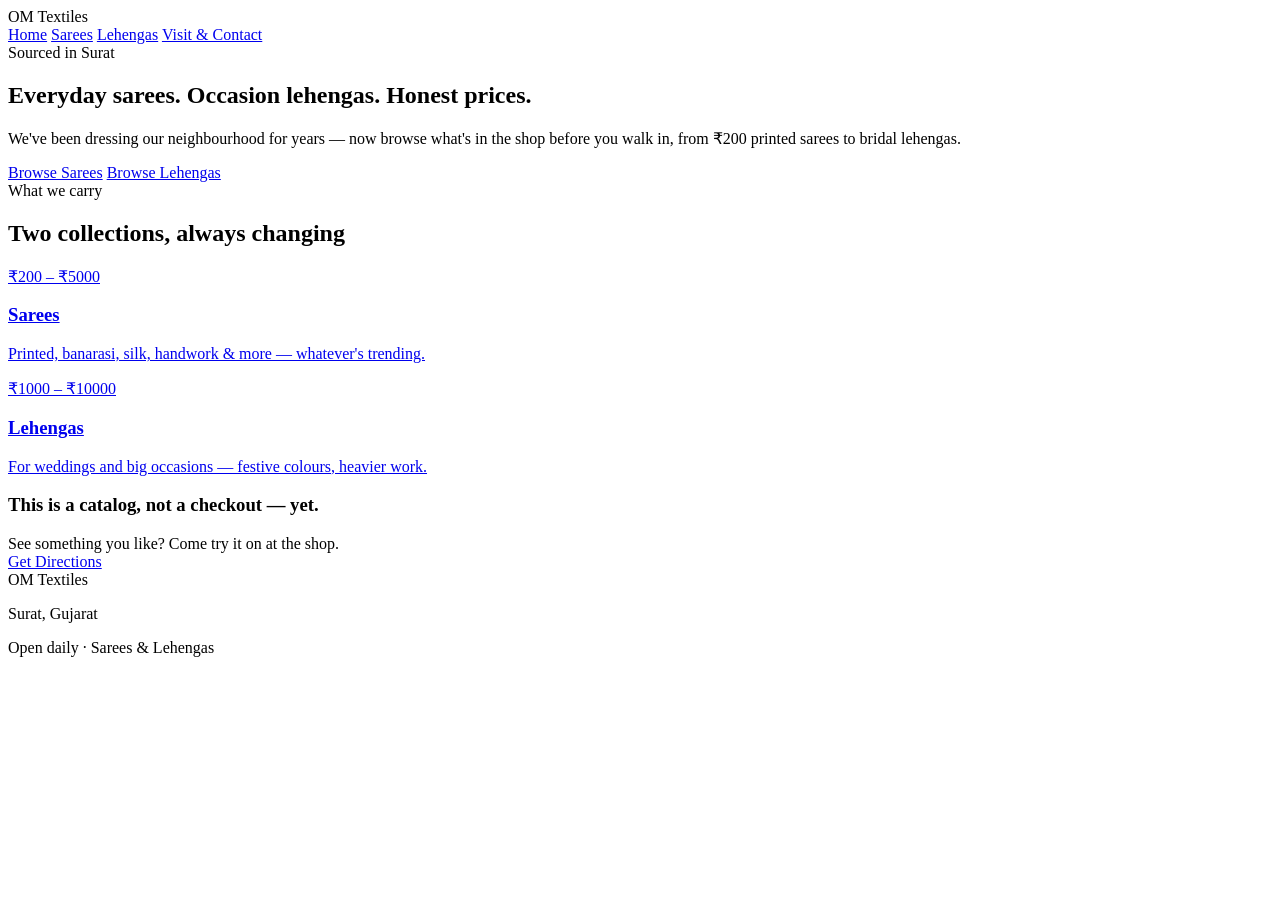
==== index.html @ 3ff12943 "Add files via upload" ====
<!DOCTYPE html>
<html lang="en">
<head>
<meta charset="UTF-8">
<meta name="viewport" content="width=device-width, initial-scale=1.0">
<title>OM Textiles — Sarees &amp; Lehengas from Surat</title>
<link rel="stylesheet" href="css/style.css">
</head>
<body>

<header class="site-header">
  <div class="brand">OM <span>Textiles</span></div>
  <nav class="main-nav">
    <a href="index.html" class="active">Home</a>
    <a href="sarees.html">Sarees</a>
    <a href="lehengas.html">Lehengas</a>
    <a href="about.html">Visit &amp; Contact</a>
  </nav>
</header>
<div class="temple-border"></div>

<section class="hero">
  <div>
    <span class="eyebrow">Sourced in Surat</span>
    <h1>Everyday sarees. Occasion lehengas. Honest prices.</h1>
    <p class="lede">We've been dressing our neighbourhood for years — now browse what's in the shop before you walk in, from ₹200 printed sarees to bridal lehengas.</p>
    <div class="hero-actions">
      <a href="sarees.html" class="btn btn-primary">Browse Sarees</a>
      <a href="lehengas.html" class="btn btn-outline">Browse Lehengas</a>
    </div>
  </div>
  <div class="fabric-art" aria-hidden="true"></div>
</section>

<section class="section">
  <div class="section-head">
    <span class="eyebrow">What we carry</span>
    <h2>Two collections, always changing</h2>
  </div>
  <div class="card-grid">
    <a class="card" href="sarees.html">
      <div class="card-swatch sw-1"></div>
      <div class="card-body">
        <span class="tag">₹200 – ₹5000</span>
        <h3>Sarees</h3>
        <p>Printed, banarasi, silk, handwork &amp; more — whatever's trending.</p>
      </div>
    </a>
    <a class="card" href="lehengas.html">
      <div class="card-swatch sw-2"></div>
      <div class="card-body">
        <span class="tag">₹1000 – ₹10000</span>
        <h3>Lehengas</h3>
        <p>For weddings and big occasions — festive colours, heavier work.</p>
      </div>
    </a>
  </div>
</section>

<div class="visit-strip">
  <div>
    <h3>This is a catalog, not a checkout — yet.</h3>
    <p style="margin:0.4rem 0 0;">See something you like? Come try it on at the shop.</p>
  </div>
  <a href="about.html" class="btn btn-outline">Get Directions</a>
</div>

<footer class="site-footer">
  <div>
    <div class="brand">OM Textiles</div>
    <p>Surat, Gujarat</p>
  </div>
  <div>
    <p>Open daily · Sarees &amp; Lehengas</p>
  </div>
</footer>

</body>
</html>
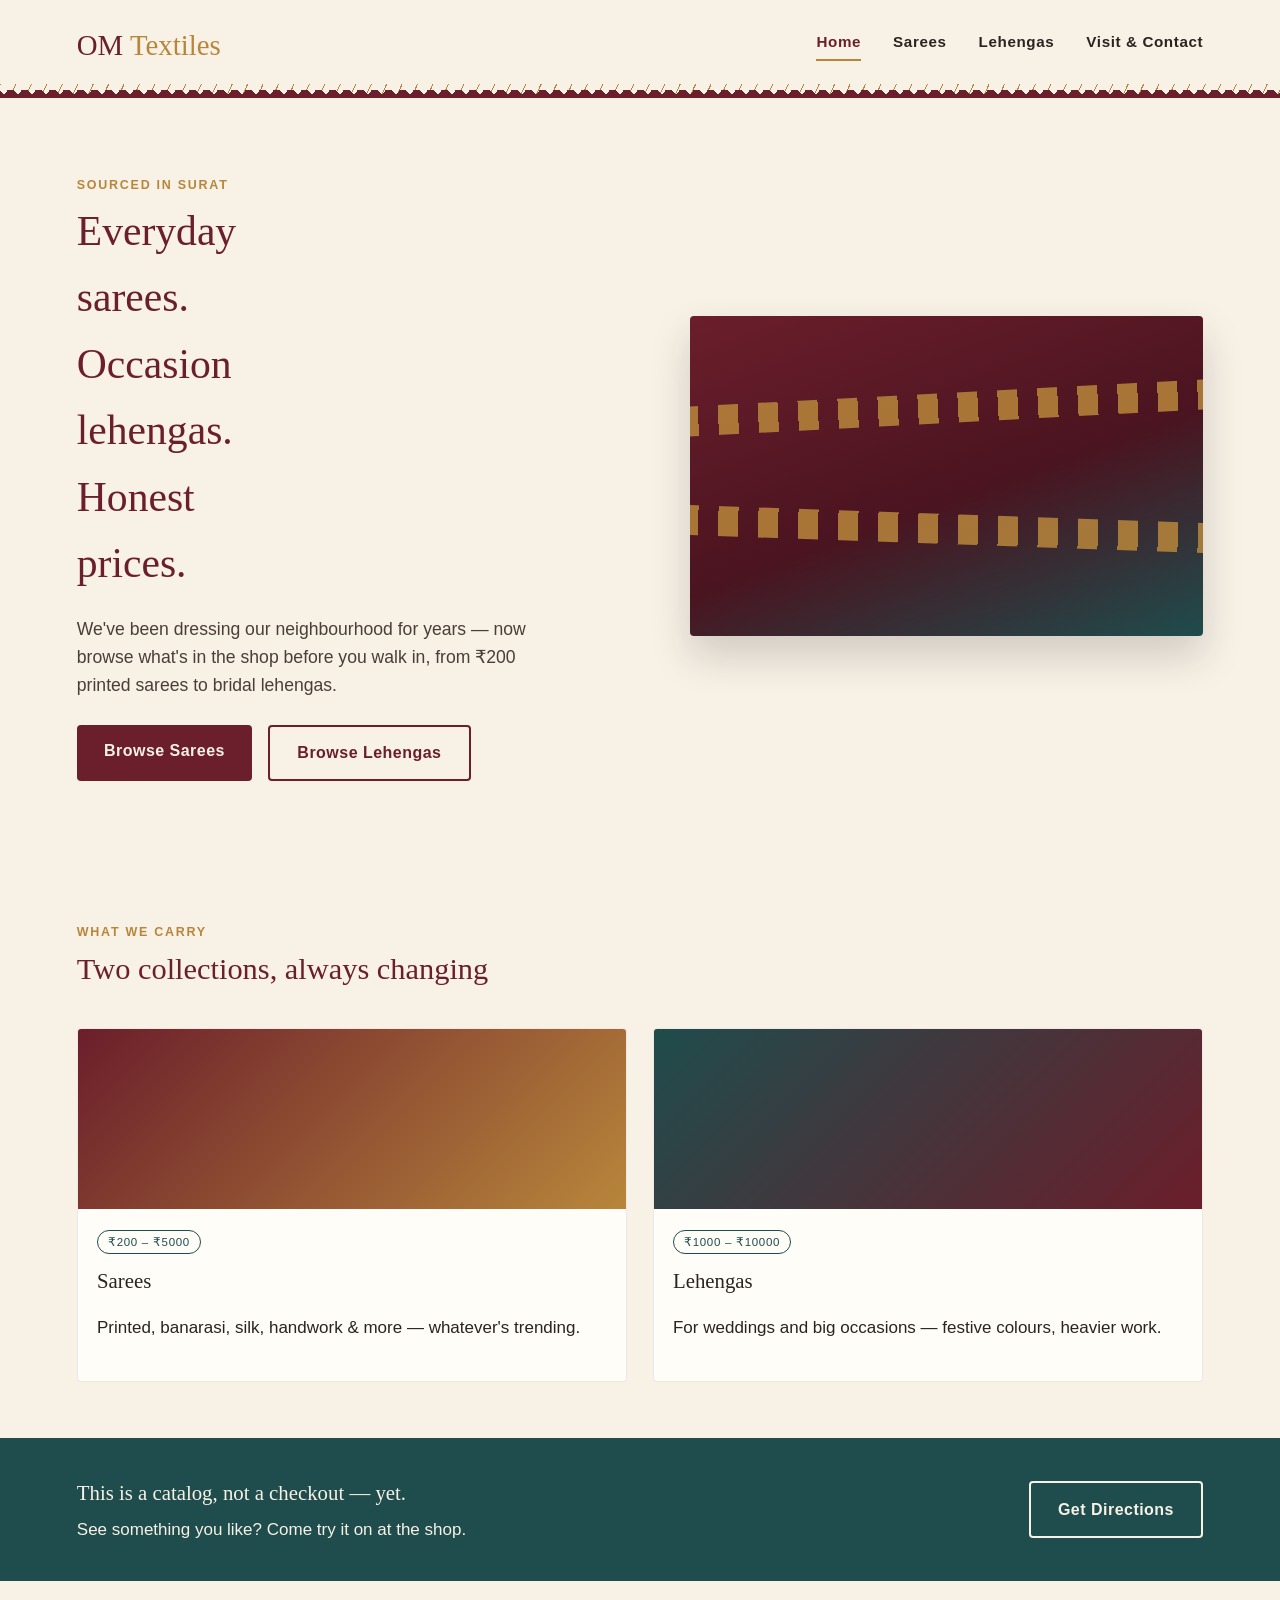
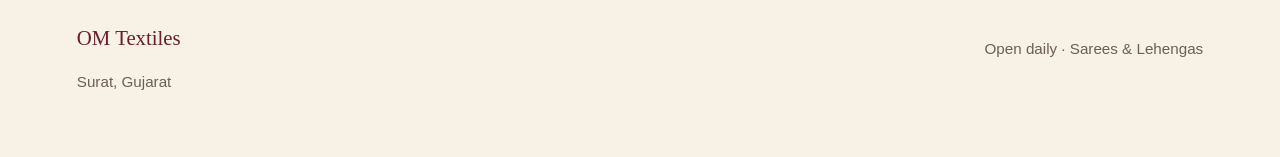
==== commit d2ad4cb5: "Update index.html" ====
--- a/index.html
+++ b/index.html
@@ -4,7 +4,7 @@
 <meta charset="UTF-8">
 <meta name="viewport" content="width=device-width, initial-scale=1.0">
 <title>OM Textiles — Sarees &amp; Lehengas from Surat</title>
-<link rel="stylesheet" href="css/style.css">
+ <link rel="stylesheet" href="style.css">
 </head>
 <body>
 
--- a/style.css
+++ b/style.css
@@ -0,0 +1,253 @@
+/* ============================================
+   OM TEXTILES — shared stylesheet
+   Change the brand name anywhere by searching
+   this project for "OM Textiles" and replacing it.
+   ============================================ */
+
+@import url('https://fonts.googleapis.com/css2?family=Yatra+One&family=Mukta:wght@400;500;600;700&family=Rajdhani:wght@500;600;700&display=swap');
+
+:root {
+  /* ---- Color tokens ---- */
+  --color-maroon: #6b1e2b;      /* primary — festive/wedding red */
+  --color-maroon-dark: #4a1420;
+  --color-gold: #b8863b;        /* zari thread accent */
+  --color-gold-light: #d9b877;
+  --color-ivory: #f7f1e6;       /* page background */
+  --color-teal: #1f4c4c;        /* secondary accent */
+  --color-ink: #2b2320;         /* body text */
+  --color-blush: #e8c4b8;       /* soft highlight */
+  --color-card: #fffdf8;
+
+  /* ---- Type tokens ---- */
+  --font-display: 'Yatra One', cursive;
+  --font-body: 'Mukta', sans-serif;
+  --font-utility: 'Rajdhani', sans-serif;
+
+  --radius: 4px;
+}
+
+* { box-sizing: border-box; }
+
+html { scroll-behavior: smooth; }
+
+body {
+  margin: 0;
+  background: var(--color-ivory);
+  color: var(--color-ink);
+  font-family: var(--font-body);
+  font-size: 17px;
+  line-height: 1.6;
+}
+
+h1, h2, h3 {
+  font-family: var(--font-display);
+  font-weight: 400;
+  color: var(--color-maroon);
+  margin: 0 0 0.4em;
+}
+
+h1 { font-size: 2.6rem; }
+h2 { font-size: 1.9rem; }
+h3 { font-size: 1.3rem; color: var(--color-ink); }
+
+a { color: inherit; text-decoration: none; }
+
+.eyebrow {
+  font-family: var(--font-utility);
+  font-weight: 600;
+  letter-spacing: 0.14em;
+  text-transform: uppercase;
+  font-size: 0.78rem;
+  color: var(--color-gold);
+}
+
+/* ---- Temple-border motif: a repeating triangular
+   border pattern drawn from real saree/pallu border
+   design. Used as the page's one signature device. ---- */
+.temple-border {
+  height: 14px;
+  background-image: repeating-linear-gradient(
+    115deg,
+    var(--color-gold) 0px, var(--color-gold) 1px,
+    transparent 1px, transparent 14px
+  );
+  position: relative;
+}
+.temple-border::before {
+  content: "";
+  position: absolute;
+  inset: 0;
+  background:
+    linear-gradient(135deg, transparent 50%, var(--color-maroon) 50%) 0 0/14px 14px repeat-x,
+    linear-gradient(-135deg, transparent 50%, var(--color-maroon) 50%) 0 0/14px 14px repeat-x;
+  background-position: 0 100%, 7px 100%;
+  background-size: 14px 14px;
+  height: 8px;
+  top: auto;
+  bottom: 0;
+}
+
+/* ---- Header / nav ---- */
+header.site-header {
+  background: var(--color-ivory);
+  padding: 1.4rem 6vw 1rem;
+  display: flex;
+  justify-content: space-between;
+  align-items: center;
+  flex-wrap: wrap;
+  gap: 1rem;
+}
+.brand {
+  font-family: var(--font-display);
+  font-size: 1.8rem;
+  color: var(--color-maroon);
+}
+.brand span { color: var(--color-gold); }
+
+nav.main-nav { display: flex; gap: 2rem; }
+nav.main-nav a {
+  font-family: var(--font-utility);
+  font-weight: 600;
+  letter-spacing: 0.04em;
+  font-size: 0.95rem;
+  color: var(--color-ink);
+  border-bottom: 2px solid transparent;
+  padding-bottom: 4px;
+  transition: border-color 0.2s ease, color 0.2s ease;
+}
+nav.main-nav a:hover,
+nav.main-nav a.active {
+  color: var(--color-maroon);
+  border-color: var(--color-gold);
+}
+
+/* ---- Hero ---- */
+.hero {
+  padding: 4.5rem 6vw 5rem;
+  display: grid;
+  grid-template-columns: 1.1fr 1fr;
+  gap: 3rem;
+  align-items: center;
+}
+.hero h1 { max-width: 11ch; }
+.hero p.lede {
+  font-size: 1.1rem;
+  max-width: 46ch;
+  color: #4a3f38;
+}
+.hero-actions { display: flex; gap: 1rem; margin-top: 1.6rem; flex-wrap: wrap; }
+
+.btn {
+  display: inline-block;
+  font-family: var(--font-utility);
+  font-weight: 600;
+  letter-spacing: 0.03em;
+  padding: 0.85rem 1.7rem;
+  border-radius: var(--radius);
+  font-size: 1rem;
+  transition: transform 0.15s ease, box-shadow 0.15s ease;
+}
+.btn:hover { transform: translateY(-2px); }
+.btn-primary { background: var(--color-maroon); color: var(--color-ivory); }
+.btn-primary:hover { box-shadow: 0 6px 18px rgba(107,30,43,0.28); }
+.btn-outline { border: 2px solid var(--color-maroon); color: var(--color-maroon); }
+
+/* Swatch art standing in for a real hero photo — a
+   woven "fabric fold" made of layered color bands.
+   Replace with an actual photo of your sarees when ready. */
+.fabric-art {
+  position: relative;
+  height: 320px;
+  border-radius: var(--radius);
+  overflow: hidden;
+  background: linear-gradient(160deg, var(--color-maroon) 0%, var(--color-maroon-dark) 55%, var(--color-teal) 100%);
+  box-shadow: 0 20px 40px rgba(43,35,32,0.18);
+}
+.fabric-art::before, .fabric-art::after {
+  content: "";
+  position: absolute;
+  left: -10%; right: -10%;
+  height: 30px;
+  background-image: repeating-linear-gradient(90deg, var(--color-gold) 0 20px, transparent 20px 40px);
+  opacity: 0.85;
+}
+.fabric-art::before { top: 24%; transform: rotate(-3deg); }
+.fabric-art::after { top: 62%; transform: rotate(2deg); }
+
+/* ---- Category cards ---- */
+.section { padding: 3.5rem 6vw; }
+.section-head { max-width: 60ch; margin-bottom: 2.2rem; }
+
+.card-grid {
+  display: grid;
+  grid-template-columns: repeat(auto-fit, minmax(230px, 1fr));
+  gap: 1.6rem;
+}
+.card {
+  background: var(--color-card);
+  border-radius: var(--radius);
+  overflow: hidden;
+  border: 1px solid rgba(107,30,43,0.1);
+  transition: transform 0.2s ease, box-shadow 0.2s ease;
+}
+.card:hover { transform: translateY(-4px); box-shadow: 0 14px 28px rgba(43,35,32,0.12); }
+.card-swatch { height: 180px; }
+.card-body { padding: 1.1rem 1.2rem 1.4rem; }
+.price { font-family: var(--font-utility); font-weight: 700; color: var(--color-maroon); }
+.tag {
+  display: inline-block;
+  font-family: var(--font-utility);
+  font-size: 0.72rem;
+  letter-spacing: 0.06em;
+  text-transform: uppercase;
+  color: var(--color-teal);
+  border: 1px solid var(--color-teal);
+  border-radius: 20px;
+  padding: 2px 10px;
+  margin-bottom: 0.6rem;
+}
+
+/* placeholder swatch color variants standing in for photos */
+.sw-1 { background: linear-gradient(135deg, #6b1e2b, #b8863b); }
+.sw-2 { background: linear-gradient(135deg, #1f4c4c, #6b1e2b); }
+.sw-3 { background: linear-gradient(135deg, #b8863b, #e8c4b8); }
+.sw-4 { background: linear-gradient(135deg, #4a1420, #1f4c4c); }
+.sw-5 { background: linear-gradient(135deg, #e8c4b8, #6b1e2b); }
+.sw-6 { background: linear-gradient(135deg, #1f4c4c, #b8863b); }
+
+/* ---- Strip banner (visit-the-shop nudge) ---- */
+.visit-strip {
+  background: var(--color-teal);
+  color: var(--color-ivory);
+  padding: 2.4rem 6vw;
+  display: flex;
+  justify-content: space-between;
+  align-items: center;
+  flex-wrap: wrap;
+  gap: 1rem;
+}
+.visit-strip h3 { color: var(--color-ivory); margin: 0; }
+.visit-strip .btn-outline { border-color: var(--color-ivory); color: var(--color-ivory); }
+
+/* ---- Footer ---- */
+footer.site-footer {
+  padding: 2.5rem 6vw 3rem;
+  display: flex;
+  justify-content: space-between;
+  flex-wrap: wrap;
+  gap: 1.5rem;
+  font-size: 0.95rem;
+  color: #6b5f57;
+}
+footer.site-footer .brand { font-size: 1.3rem; }
+
+/* ---- Simple page header (Sarees/Lehengas/About) ---- */
+.page-hero {
+  padding: 3rem 6vw 2rem;
+}
+.page-hero .eyebrow { display: block; margin-bottom: 0.5rem; }
+
+@media (max-width: 800px) {
+  .hero { grid-template-columns: 1fr; }
+  nav.main-nav { width: 100%; justify-content: space-between; gap: 1rem; }
+}
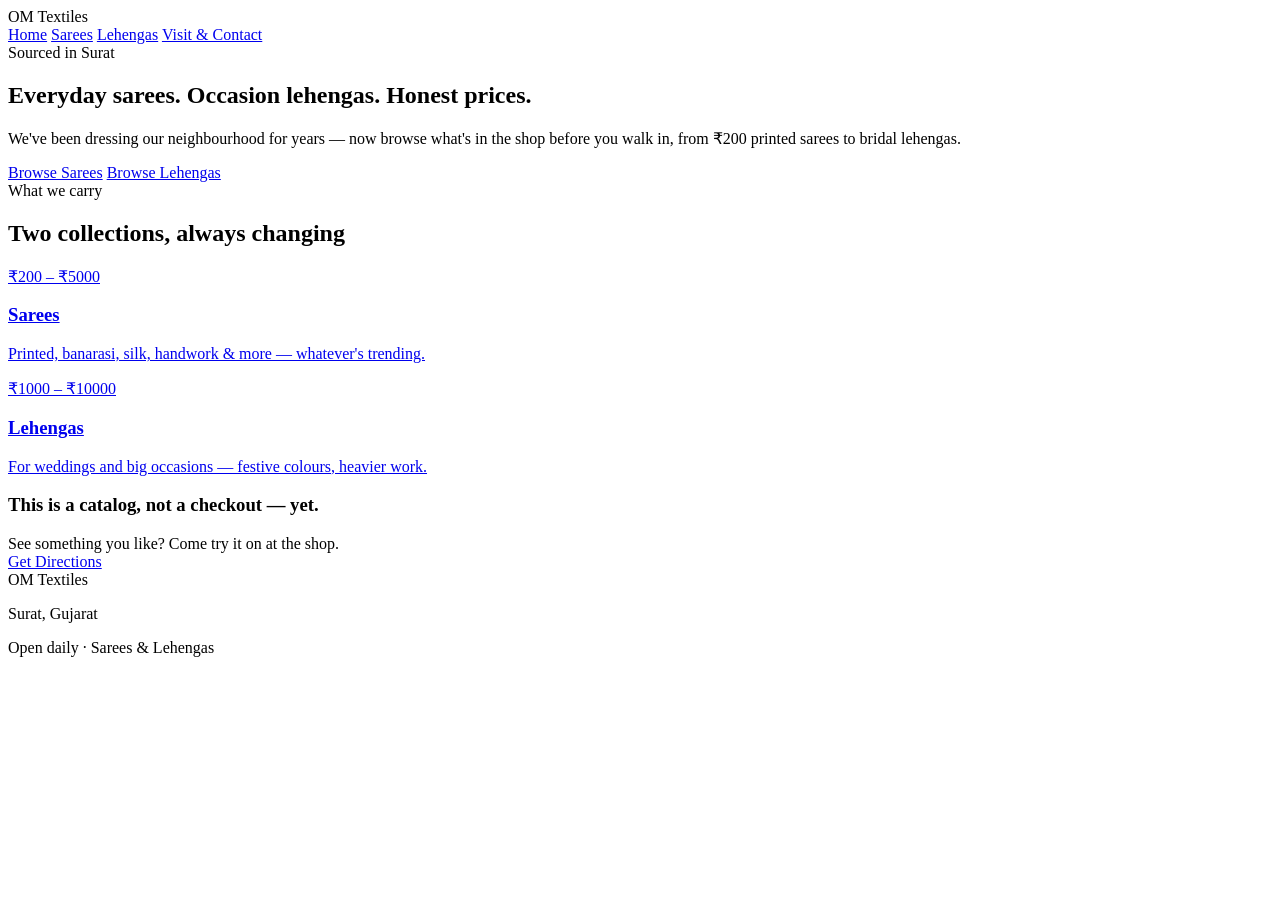
==== commit 4661037f: "Add files via upload" ====
--- a/index.html
+++ b/index.html
@@ -4,7 +4,7 @@
 <meta charset="UTF-8">
 <meta name="viewport" content="width=device-width, initial-scale=1.0">
 <title>OM Textiles — Sarees &amp; Lehengas from Surat</title>
- <link rel="stylesheet" href="style.css">
+<link rel="stylesheet" href="css/style.css">
 </head>
 <body>
 
@@ -75,5 +75,6 @@
   </div>
 </footer>
 
+<script src="js/slideshow.js"></script>
 </body>
 </html>
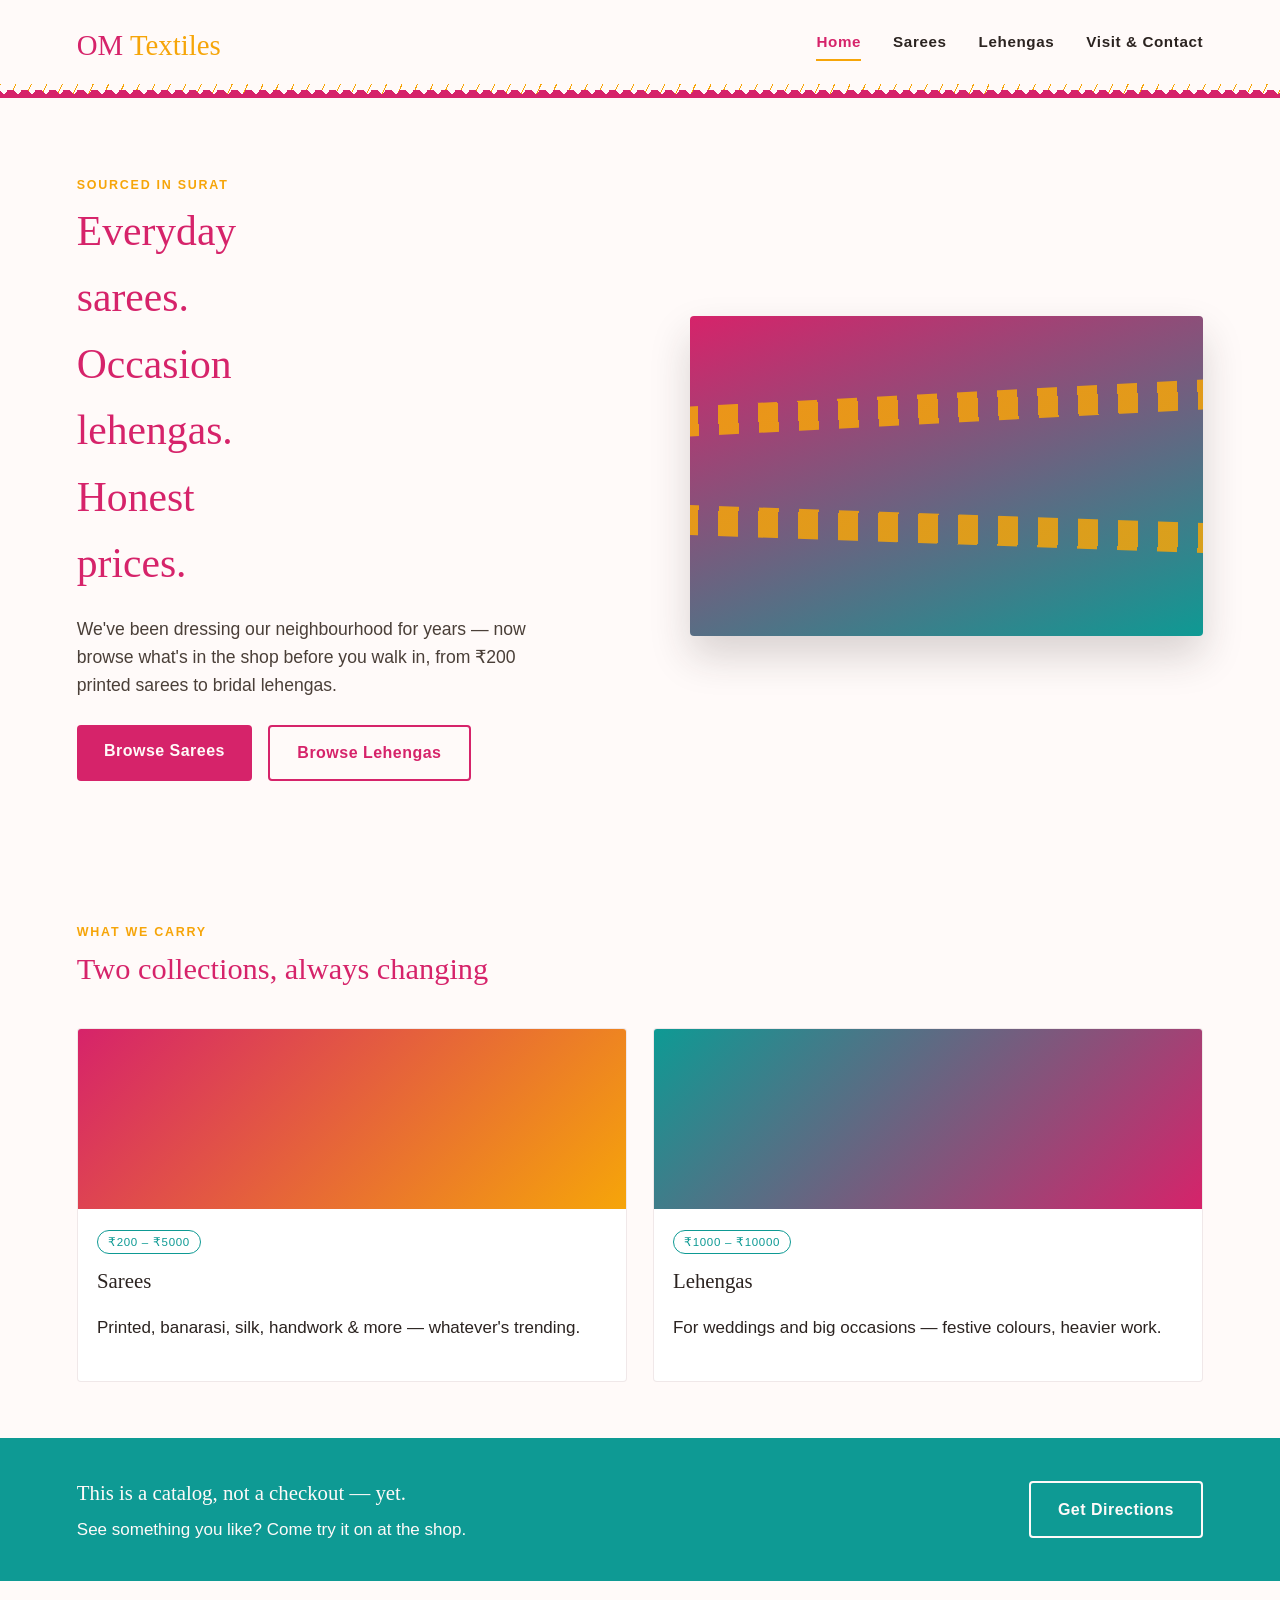
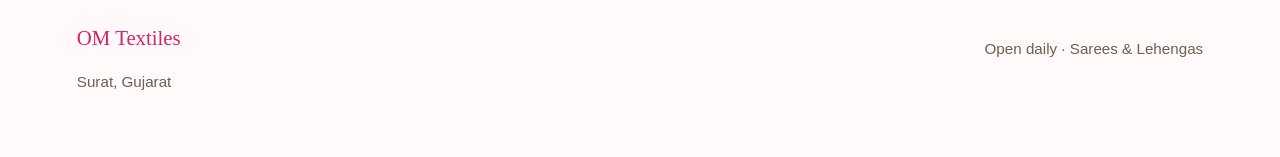
==== commit ced63a9c: "Add files via upload" ====
--- a/index.html
+++ b/index.html
@@ -4,7 +4,7 @@
 <meta charset="UTF-8">
 <meta name="viewport" content="width=device-width, initial-scale=1.0">
 <title>OM Textiles — Sarees &amp; Lehengas from Surat</title>
-<link rel="stylesheet" href="css/style.css">
+<link rel="stylesheet" href="style.css">
 </head>
 <body>
 
@@ -75,6 +75,6 @@
   </div>
 </footer>
 
-<script src="js/slideshow.js"></script>
+<script src="slideshow.js"></script>
 </body>
 </html>
--- a/style.css
+++ b/style.css
@@ -0,0 +1,294 @@
+/* ============================================
+   OM TEXTILES — shared stylesheet
+   Change the brand name anywhere by searching
+   this project for "OM Textiles" and replacing it.
+   ============================================ */
+
+@import url('https://fonts.googleapis.com/css2?family=Yatra+One&family=Mukta:wght@400;500;600;700&family=Rajdhani:wght@500;600;700&display=swap');
+
+:root {
+  /* ---- Color tokens (bright rani-pink & turquoise theme) ---- */
+  --color-maroon: #d6236a;      /* primary — rani pink, classic saree color */
+  --color-maroon-dark: #a91753;
+  --color-gold: #f6a509;        /* zari thread accent — used sparingly now */
+  --color-gold-light: #ffc94d;
+  --color-ivory: #fffaf9;       /* page background — near-white, not yellow */
+  --color-teal: #0e9a94;        /* secondary accent — bright turquoise */
+  --color-ink: #2b2320;         /* body text */
+  --color-blush: #ffd7e6;       /* soft highlight */
+  --color-card: #ffffff;
+
+  /* ---- Type tokens ---- */
+  --font-display: 'Yatra One', cursive;
+  --font-body: 'Mukta', sans-serif;
+  --font-utility: 'Rajdhani', sans-serif;
+
+  --radius: 4px;
+}
+
+* { box-sizing: border-box; }
+
+html { scroll-behavior: smooth; }
+
+body {
+  margin: 0;
+  background: var(--color-ivory);
+  color: var(--color-ink);
+  font-family: var(--font-body);
+  font-size: 17px;
+  line-height: 1.6;
+}
+
+h1, h2, h3 {
+  font-family: var(--font-display);
+  font-weight: 400;
+  color: var(--color-maroon);
+  margin: 0 0 0.4em;
+}
+
+h1 { font-size: 2.6rem; }
+h2 { font-size: 1.9rem; }
+h3 { font-size: 1.3rem; color: var(--color-ink); }
+
+a { color: inherit; text-decoration: none; }
+
+.eyebrow {
+  font-family: var(--font-utility);
+  font-weight: 600;
+  letter-spacing: 0.14em;
+  text-transform: uppercase;
+  font-size: 0.78rem;
+  color: var(--color-gold);
+}
+
+/* ---- Temple-border motif: a repeating triangular
+   border pattern drawn from real saree/pallu border
+   design. Used as the page's one signature device. ---- */
+.temple-border {
+  height: 14px;
+  background-image: repeating-linear-gradient(
+    115deg,
+    var(--color-gold) 0px, var(--color-gold) 1px,
+    transparent 1px, transparent 14px
+  );
+  position: relative;
+}
+.temple-border::before {
+  content: "";
+  position: absolute;
+  inset: 0;
+  background:
+    linear-gradient(135deg, transparent 50%, var(--color-maroon) 50%) 0 0/14px 14px repeat-x,
+    linear-gradient(-135deg, transparent 50%, var(--color-maroon) 50%) 0 0/14px 14px repeat-x;
+  background-position: 0 100%, 7px 100%;
+  background-size: 14px 14px;
+  height: 8px;
+  top: auto;
+  bottom: 0;
+}
+
+/* ---- Header / nav ---- */
+header.site-header {
+  background: var(--color-ivory);
+  padding: 1.4rem 6vw 1rem;
+  display: flex;
+  justify-content: space-between;
+  align-items: center;
+  flex-wrap: wrap;
+  gap: 1rem;
+}
+.brand {
+  font-family: var(--font-display);
+  font-size: 1.8rem;
+  color: var(--color-maroon);
+}
+.brand span { color: var(--color-gold); }
+
+nav.main-nav { display: flex; gap: 2rem; }
+nav.main-nav a {
+  font-family: var(--font-utility);
+  font-weight: 600;
+  letter-spacing: 0.04em;
+  font-size: 0.95rem;
+  color: var(--color-ink);
+  border-bottom: 2px solid transparent;
+  padding-bottom: 4px;
+  transition: border-color 0.2s ease, color 0.2s ease;
+}
+nav.main-nav a:hover,
+nav.main-nav a.active {
+  color: var(--color-maroon);
+  border-color: var(--color-gold);
+}
+
+/* ---- Hero ---- */
+.hero {
+  padding: 4.5rem 6vw 5rem;
+  display: grid;
+  grid-template-columns: 1.1fr 1fr;
+  gap: 3rem;
+  align-items: center;
+}
+.hero h1 { max-width: 11ch; }
+.hero p.lede {
+  font-size: 1.1rem;
+  max-width: 46ch;
+  color: #4a3f38;
+}
+.hero-actions { display: flex; gap: 1rem; margin-top: 1.6rem; flex-wrap: wrap; }
+
+.btn {
+  display: inline-block;
+  font-family: var(--font-utility);
+  font-weight: 600;
+  letter-spacing: 0.03em;
+  padding: 0.85rem 1.7rem;
+  border-radius: var(--radius);
+  font-size: 1rem;
+  transition: transform 0.15s ease, box-shadow 0.15s ease;
+}
+.btn:hover { transform: translateY(-2px); }
+.btn-primary { background: var(--color-maroon); color: var(--color-ivory); }
+.btn-primary:hover { box-shadow: 0 6px 18px rgba(107,30,43,0.28); }
+.btn-outline { border: 2px solid var(--color-maroon); color: var(--color-maroon); }
+
+/* Swatch art standing in for a real hero photo — a
+   woven "fabric fold" made of layered color bands.
+   Replace with an actual photo of your sarees when ready. */
+.fabric-art {
+  position: relative;
+  height: 320px;
+  border-radius: var(--radius);
+  overflow: hidden;
+  background: linear-gradient(160deg, var(--color-maroon) 0%, var(--color-teal) 100%);
+  box-shadow: 0 20px 40px rgba(43,35,32,0.18);
+}
+.fabric-art::before, .fabric-art::after {
+  content: "";
+  position: absolute;
+  left: -10%; right: -10%;
+  height: 30px;
+  background-image: repeating-linear-gradient(90deg, var(--color-gold) 0 20px, transparent 20px 40px);
+  opacity: 0.85;
+}
+.fabric-art::before { top: 24%; transform: rotate(-3deg); }
+.fabric-art::after { top: 62%; transform: rotate(2deg); }
+
+/* ---- Category cards ---- */
+.section { padding: 3.5rem 6vw; }
+.section-head { max-width: 60ch; margin-bottom: 2.2rem; }
+
+.card-grid {
+  display: grid;
+  grid-template-columns: repeat(auto-fit, minmax(230px, 1fr));
+  gap: 1.6rem;
+}
+.card {
+  background: var(--color-card);
+  border-radius: var(--radius);
+  overflow: hidden;
+  border: 1px solid rgba(107,30,43,0.1);
+  transition: transform 0.2s ease, box-shadow 0.2s ease;
+}
+.card:hover { transform: translateY(-4px); box-shadow: 0 14px 28px rgba(43,35,32,0.12); }
+.card-swatch { height: 180px; }
+.card-body { padding: 1.1rem 1.2rem 1.4rem; }
+.price { font-family: var(--font-utility); font-weight: 700; color: var(--color-maroon); }
+.tag {
+  display: inline-block;
+  font-family: var(--font-utility);
+  font-size: 0.72rem;
+  letter-spacing: 0.06em;
+  text-transform: uppercase;
+  color: var(--color-teal);
+  border: 1px solid var(--color-teal);
+  border-radius: 20px;
+  padding: 2px 10px;
+  margin-bottom: 0.6rem;
+}
+
+/* ---- Slideshow: multiple images per product card.
+   Drop <img> tags in as .slide elements (see README) once
+   you have real photos — currently using placeholder swatches. ---- */
+.slideshow {
+  position: relative;
+  height: 180px;
+  overflow: hidden;
+}
+.slideshow .slide {
+  position: absolute;
+  inset: 0;
+  opacity: 0;
+  transition: opacity 0.6s ease;
+}
+.slideshow .slide.active { opacity: 1; }
+.slideshow .slide img {
+  width: 100%;
+  height: 100%;
+  object-fit: cover;
+  display: block;
+}
+.slideshow .dots {
+  position: absolute;
+  bottom: 8px;
+  left: 50%;
+  transform: translateX(-50%);
+  display: flex;
+  gap: 6px;
+  z-index: 2;
+}
+.slideshow .dot {
+  width: 8px;
+  height: 8px;
+  border-radius: 50%;
+  border: none;
+  background: rgba(255,255,255,0.55);
+  cursor: pointer;
+  padding: 0;
+}
+.slideshow .dot.active { background: #ffffff; }
+
+/* placeholder swatch color variants standing in for photos */
+.sw-1 { background: linear-gradient(135deg, #d6236a, #f6a509); }
+.sw-2 { background: linear-gradient(135deg, #0e9a94, #d6236a); }
+.sw-3 { background: linear-gradient(135deg, #f6a509, #ffd7e6); }
+.sw-4 { background: linear-gradient(135deg, #a91753, #0e9a94); }
+.sw-5 { background: linear-gradient(135deg, #ffd7e6, #d6236a); }
+.sw-6 { background: linear-gradient(135deg, #0e9a94, #f6a509); }
+
+/* ---- Strip banner (visit-the-shop nudge) ---- */
+.visit-strip {
+  background: var(--color-teal);
+  color: var(--color-ivory);
+  padding: 2.4rem 6vw;
+  display: flex;
+  justify-content: space-between;
+  align-items: center;
+  flex-wrap: wrap;
+  gap: 1rem;
+}
+.visit-strip h3 { color: var(--color-ivory); margin: 0; }
+.visit-strip .btn-outline { border-color: var(--color-ivory); color: var(--color-ivory); }
+
+/* ---- Footer ---- */
+footer.site-footer {
+  padding: 2.5rem 6vw 3rem;
+  display: flex;
+  justify-content: space-between;
+  flex-wrap: wrap;
+  gap: 1.5rem;
+  font-size: 0.95rem;
+  color: #6b5f57;
+}
+footer.site-footer .brand { font-size: 1.3rem; }
+
+/* ---- Simple page header (Sarees/Lehengas/About) ---- */
+.page-hero {
+  padding: 3rem 6vw 2rem;
+}
+.page-hero .eyebrow { display: block; margin-bottom: 0.5rem; }
+
+@media (max-width: 800px) {
+  .hero { grid-template-columns: 1fr; }
+  nav.main-nav { width: 100%; justify-content: space-between; gap: 1rem; }
+}
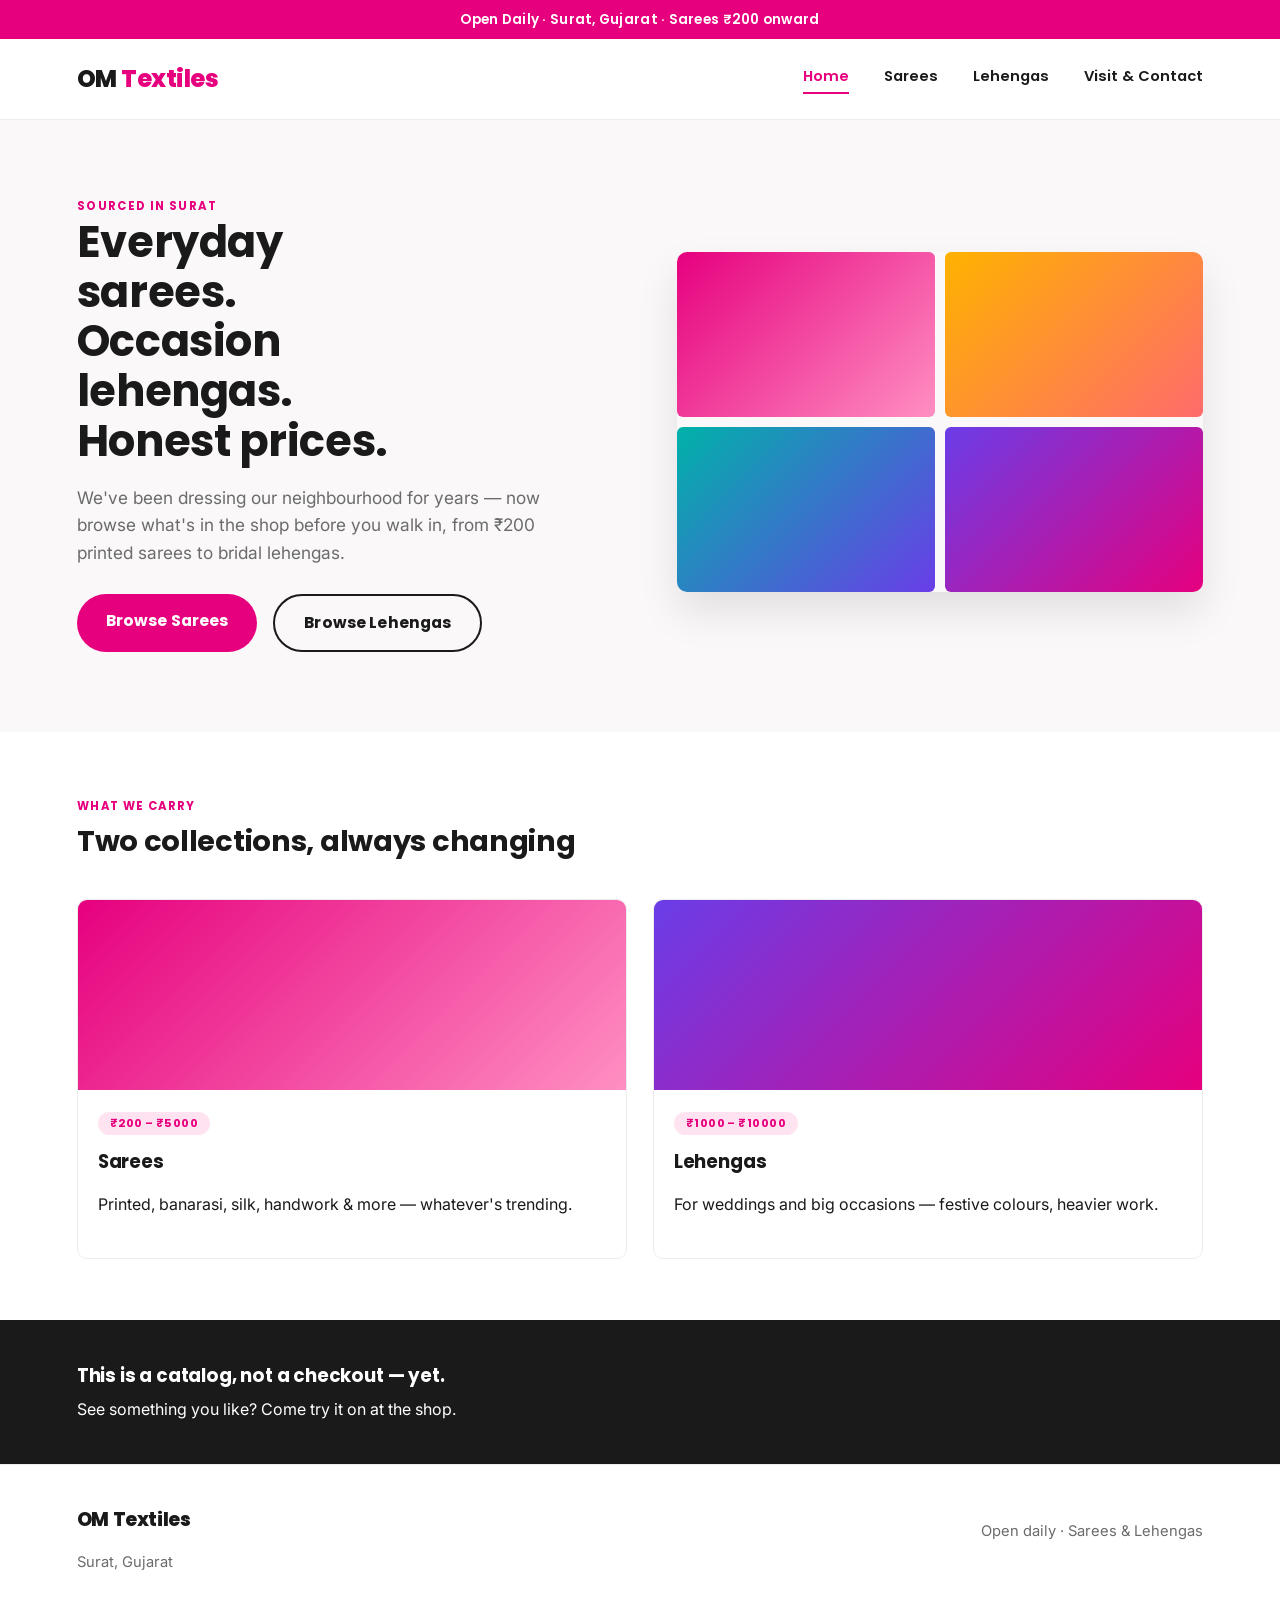
==== commit 7b1d7595: "Add files via upload" ====
--- a/index.html
+++ b/index.html
@@ -8,6 +8,8 @@
 </head>
 <body>
 
+<div class="announce-bar">Open Daily · Surat, Gujarat · Sarees ₹200 onward</div>
+
 <header class="site-header">
   <div class="brand">OM <span>Textiles</span></div>
   <nav class="main-nav">
@@ -17,7 +19,6 @@
     <a href="about.html">Visit &amp; Contact</a>
   </nav>
 </header>
-<div class="temple-border"></div>
 
 <section class="hero">
   <div>
@@ -29,7 +30,12 @@
       <a href="lehengas.html" class="btn btn-outline">Browse Lehengas</a>
     </div>
   </div>
-  <div class="fabric-art" aria-hidden="true"></div>
+  <div class="fabric-art" aria-hidden="true">
+    <div class="sw-1"></div>
+    <div class="sw-3"></div>
+    <div class="sw-4"></div>
+    <div class="sw-2"></div>
+  </div>
 </section>
 
 <section class="section">
--- a/style.css
+++ b/style.css
@@ -1,181 +1,165 @@
 /* ============================================
    OM TEXTILES — shared stylesheet
+   Bright, modern e-commerce theme.
    Change the brand name anywhere by searching
    this project for "OM Textiles" and replacing it.
    ============================================ */
 
-@import url('https://fonts.googleapis.com/css2?family=Yatra+One&family=Mukta:wght@400;500;600;700&family=Rajdhani:wght@500;600;700&display=swap');
+@import url('https://fonts.googleapis.com/css2?family=Poppins:wght@600;700;800&family=Inter:wght@400;500;600;700&display=swap');
 
 :root {
-  /* ---- Color tokens (bright rani-pink & turquoise theme) ---- */
-  --color-maroon: #d6236a;      /* primary — rani pink, classic saree color */
-  --color-maroon-dark: #a91753;
-  --color-gold: #f6a509;        /* zari thread accent — used sparingly now */
-  --color-gold-light: #ffc94d;
-  --color-ivory: #fffaf9;       /* page background — near-white, not yellow */
-  --color-teal: #0e9a94;        /* secondary accent — bright turquoise */
-  --color-ink: #2b2320;         /* body text */
-  --color-blush: #ffd7e6;       /* soft highlight */
+  /* ---- Color tokens ---- */
+  --color-primary: #e6007e;      /* bold rani-pink — CTAs, links, accents */
+  --color-primary-dark: #b8005f;
+  --color-primary-soft: #ffe3f0; /* pale pink for tag/badge backgrounds */
+  --color-gold: #c9962e;         /* small premium accent, used sparingly */
+  --color-ink: #1a1a1a;          /* near-black body text */
+  --color-muted: #6b6b6b;
+  --color-bg: #ffffff;
+  --color-bg-soft: #faf8f9;      /* alternating section background */
+  --color-border: #ececec;
   --color-card: #ffffff;
 
   /* ---- Type tokens ---- */
-  --font-display: 'Yatra One', cursive;
-  --font-body: 'Mukta', sans-serif;
-  --font-utility: 'Rajdhani', sans-serif;
-
-  --radius: 4px;
+  --font-display: 'Poppins', sans-serif;
+  --font-body: 'Inter', sans-serif;
+  --font-utility: 'Poppins', sans-serif;
+
+  --radius: 10px;
 }
 
 * { box-sizing: border-box; }
-
 html { scroll-behavior: smooth; }
 
 body {
   margin: 0;
-  background: var(--color-ivory);
+  background: var(--color-bg);
   color: var(--color-ink);
   font-family: var(--font-body);
-  font-size: 17px;
+  font-size: 16px;
   line-height: 1.6;
 }
 
 h1, h2, h3 {
   font-family: var(--font-display);
-  font-weight: 400;
-  color: var(--color-maroon);
+  font-weight: 700;
+  color: var(--color-ink);
   margin: 0 0 0.4em;
-}
-
-h1 { font-size: 2.6rem; }
-h2 { font-size: 1.9rem; }
-h3 { font-size: 1.3rem; color: var(--color-ink); }
+  letter-spacing: -0.01em;
+}
+h1 { font-size: 2.7rem; line-height: 1.15; }
+h2 { font-size: 1.8rem; }
+h3 { font-size: 1.15rem; }
 
 a { color: inherit; text-decoration: none; }
 
 .eyebrow {
   font-family: var(--font-utility);
+  font-weight: 700;
+  letter-spacing: 0.12em;
+  text-transform: uppercase;
+  font-size: 0.72rem;
+  color: var(--color-primary);
+}
+
+/* ---- Announcement strip ---- */
+.announce-bar {
+  background: var(--color-primary);
+  color: #fff;
+  text-align: center;
+  font-family: var(--font-utility);
   font-weight: 600;
-  letter-spacing: 0.14em;
-  text-transform: uppercase;
-  font-size: 0.78rem;
-  color: var(--color-gold);
-}
-
-/* ---- Temple-border motif: a repeating triangular
-   border pattern drawn from real saree/pallu border
-   design. Used as the page's one signature device. ---- */
-.temple-border {
-  height: 14px;
-  background-image: repeating-linear-gradient(
-    115deg,
-    var(--color-gold) 0px, var(--color-gold) 1px,
-    transparent 1px, transparent 14px
-  );
-  position: relative;
-}
-.temple-border::before {
-  content: "";
-  position: absolute;
-  inset: 0;
-  background:
-    linear-gradient(135deg, transparent 50%, var(--color-maroon) 50%) 0 0/14px 14px repeat-x,
-    linear-gradient(-135deg, transparent 50%, var(--color-maroon) 50%) 0 0/14px 14px repeat-x;
-  background-position: 0 100%, 7px 100%;
-  background-size: 14px 14px;
-  height: 8px;
-  top: auto;
-  bottom: 0;
+  font-size: 0.85rem;
+  letter-spacing: 0.02em;
+  padding: 0.55rem 1rem;
 }
 
 /* ---- Header / nav ---- */
 header.site-header {
-  background: var(--color-ivory);
-  padding: 1.4rem 6vw 1rem;
+  background: var(--color-bg);
+  padding: 1.3rem 6vw;
   display: flex;
   justify-content: space-between;
   align-items: center;
   flex-wrap: wrap;
   gap: 1rem;
+  border-bottom: 1px solid var(--color-border);
 }
 .brand {
   font-family: var(--font-display);
-  font-size: 1.8rem;
-  color: var(--color-maroon);
-}
-.brand span { color: var(--color-gold); }
-
-nav.main-nav { display: flex; gap: 2rem; }
+  font-weight: 800;
+  font-size: 1.5rem;
+  letter-spacing: -0.02em;
+  color: var(--color-ink);
+}
+.brand span { color: var(--color-primary); }
+
+nav.main-nav { display: flex; gap: 2.2rem; }
 nav.main-nav a {
   font-family: var(--font-utility);
   font-weight: 600;
-  letter-spacing: 0.04em;
-  font-size: 0.95rem;
-  color: var(--color-ink);
+  font-size: 0.92rem;
+  color: var(--color-ink);
+  padding-bottom: 4px;
   border-bottom: 2px solid transparent;
-  padding-bottom: 4px;
-  transition: border-color 0.2s ease, color 0.2s ease;
+  transition: color 0.15s ease, border-color 0.15s ease;
 }
 nav.main-nav a:hover,
 nav.main-nav a.active {
-  color: var(--color-maroon);
-  border-color: var(--color-gold);
+  color: var(--color-primary);
+  border-color: var(--color-primary);
 }
 
 /* ---- Hero ---- */
 .hero {
   padding: 4.5rem 6vw 5rem;
   display: grid;
-  grid-template-columns: 1.1fr 1fr;
+  grid-template-columns: 1.05fr 1fr;
   gap: 3rem;
   align-items: center;
-}
-.hero h1 { max-width: 11ch; }
+  background: var(--color-bg-soft);
+}
+.hero h1 { max-width: 12ch; }
 .hero p.lede {
-  font-size: 1.1rem;
+  font-size: 1.08rem;
   max-width: 46ch;
-  color: #4a3f38;
-}
-.hero-actions { display: flex; gap: 1rem; margin-top: 1.6rem; flex-wrap: wrap; }
+  color: var(--color-muted);
+}
+.hero-actions { display: flex; gap: 1rem; margin-top: 1.7rem; flex-wrap: wrap; }
 
 .btn {
   display: inline-block;
   font-family: var(--font-utility);
-  font-weight: 600;
-  letter-spacing: 0.03em;
-  padding: 0.85rem 1.7rem;
-  border-radius: var(--radius);
-  font-size: 1rem;
-  transition: transform 0.15s ease, box-shadow 0.15s ease;
+  font-weight: 700;
+  letter-spacing: 0.01em;
+  padding: 0.9rem 1.8rem;
+  border-radius: 100px;
+  font-size: 0.98rem;
+  transition: transform 0.15s ease, box-shadow 0.15s ease, background 0.15s ease;
 }
 .btn:hover { transform: translateY(-2px); }
-.btn-primary { background: var(--color-maroon); color: var(--color-ivory); }
-.btn-primary:hover { box-shadow: 0 6px 18px rgba(107,30,43,0.28); }
-.btn-outline { border: 2px solid var(--color-maroon); color: var(--color-maroon); }
-
-/* Swatch art standing in for a real hero photo — a
-   woven "fabric fold" made of layered color bands.
-   Replace with an actual photo of your sarees when ready. */
+.btn-primary { background: var(--color-primary); color: #fff; }
+.btn-primary:hover { background: var(--color-primary-dark); box-shadow: 0 8px 20px rgba(230,0,126,0.28); }
+.btn-outline { border: 2px solid var(--color-ink); color: var(--color-ink); }
+.btn-outline:hover { background: var(--color-ink); color: #fff; }
+
+/* Placeholder "lookbook" grid standing in for real banner photos —
+   4 bright color tiles echoing a fashion site's collage-style hero art.
+   Replace with real photos when ready. */
 .fabric-art {
-  position: relative;
-  height: 320px;
+  display: grid;
+  grid-template-columns: 1fr 1fr;
+  grid-template-rows: 1fr 1fr;
+  gap: 10px;
+  height: 340px;
   border-radius: var(--radius);
   overflow: hidden;
-  background: linear-gradient(160deg, var(--color-maroon) 0%, var(--color-teal) 100%);
-  box-shadow: 0 20px 40px rgba(43,35,32,0.18);
-}
-.fabric-art::before, .fabric-art::after {
-  content: "";
-  position: absolute;
-  left: -10%; right: -10%;
-  height: 30px;
-  background-image: repeating-linear-gradient(90deg, var(--color-gold) 0 20px, transparent 20px 40px);
-  opacity: 0.85;
-}
-.fabric-art::before { top: 24%; transform: rotate(-3deg); }
-.fabric-art::after { top: 62%; transform: rotate(2deg); }
-
-/* ---- Category cards ---- */
-.section { padding: 3.5rem 6vw; }
+  box-shadow: 0 20px 40px rgba(0,0,0,0.10);
+}
+.fabric-art > div { border-radius: 6px; }
+
+/* ---- Category / product cards ---- */
+.section { padding: 3.8rem 6vw; }
 .section-head { max-width: 60ch; margin-bottom: 2.2rem; }
 
 .card-grid {
@@ -187,32 +171,45 @@
   background: var(--color-card);
   border-radius: var(--radius);
   overflow: hidden;
-  border: 1px solid rgba(107,30,43,0.1);
+  border: 1px solid var(--color-border);
   transition: transform 0.2s ease, box-shadow 0.2s ease;
 }
-.card:hover { transform: translateY(-4px); box-shadow: 0 14px 28px rgba(43,35,32,0.12); }
-.card-swatch { height: 180px; }
-.card-body { padding: 1.1rem 1.2rem 1.4rem; }
-.price { font-family: var(--font-utility); font-weight: 700; color: var(--color-maroon); }
+.card:hover { transform: translateY(-5px); box-shadow: 0 16px 30px rgba(0,0,0,0.08); }
+.card-swatch { height: 190px; }
+.card-body { padding: 1.15rem 1.25rem 1.5rem; }
+.price {
+  font-family: var(--font-utility);
+  font-weight: 700;
+  font-size: 1.05rem;
+  color: var(--color-ink);
+}
 .tag {
   display: inline-block;
   font-family: var(--font-utility);
-  font-size: 0.72rem;
-  letter-spacing: 0.06em;
+  font-size: 0.7rem;
+  font-weight: 700;
+  letter-spacing: 0.04em;
   text-transform: uppercase;
-  color: var(--color-teal);
-  border: 1px solid var(--color-teal);
-  border-radius: 20px;
-  padding: 2px 10px;
-  margin-bottom: 0.6rem;
-}
-
-/* ---- Slideshow: multiple images per product card.
-   Drop <img> tags in as .slide elements (see README) once
-   you have real photos — currently using placeholder swatches. ---- */
+  color: var(--color-primary);
+  background: var(--color-primary-soft);
+  border-radius: 100px;
+  padding: 3px 12px;
+  margin-bottom: 0.7rem;
+}
+
+/* placeholder swatch color variants standing in for photos —
+   bright, saturated palette matching the new theme */
+.sw-1 { background: linear-gradient(135deg, #e6007e, #ff8fc2); }
+.sw-2 { background: linear-gradient(135deg, #6a3de8, #e6007e); }
+.sw-3 { background: linear-gradient(135deg, #ffb200, #ff6b6b); }
+.sw-4 { background: linear-gradient(135deg, #00b2a9, #6a3de8); }
+.sw-5 { background: linear-gradient(135deg, #ff6b6b, #ffb200); }
+.sw-6 { background: linear-gradient(135deg, #6a3de8, #00b2a9); }
+
+/* ---- Slideshow: multiple images per product card. ---- */
 .slideshow {
   position: relative;
-  height: 180px;
+  height: 190px;
   overflow: hidden;
 }
 .slideshow .slide {
@@ -230,7 +227,7 @@
 }
 .slideshow .dots {
   position: absolute;
-  bottom: 8px;
+  bottom: 10px;
   left: 50%;
   transform: translateX(-50%);
   display: flex;
@@ -238,37 +235,29 @@
   z-index: 2;
 }
 .slideshow .dot {
-  width: 8px;
-  height: 8px;
+  width: 7px;
+  height: 7px;
   border-radius: 50%;
   border: none;
-  background: rgba(255,255,255,0.55);
+  background: rgba(255,255,255,0.6);
   cursor: pointer;
   padding: 0;
 }
 .slideshow .dot.active { background: #ffffff; }
 
-/* placeholder swatch color variants standing in for photos */
-.sw-1 { background: linear-gradient(135deg, #d6236a, #f6a509); }
-.sw-2 { background: linear-gradient(135deg, #0e9a94, #d6236a); }
-.sw-3 { background: linear-gradient(135deg, #f6a509, #ffd7e6); }
-.sw-4 { background: linear-gradient(135deg, #a91753, #0e9a94); }
-.sw-5 { background: linear-gradient(135deg, #ffd7e6, #d6236a); }
-.sw-6 { background: linear-gradient(135deg, #0e9a94, #f6a509); }
-
 /* ---- Strip banner (visit-the-shop nudge) ---- */
 .visit-strip {
-  background: var(--color-teal);
-  color: var(--color-ivory);
-  padding: 2.4rem 6vw;
+  background: var(--color-ink);
+  color: #fff;
+  padding: 2.6rem 6vw;
   display: flex;
   justify-content: space-between;
   align-items: center;
   flex-wrap: wrap;
   gap: 1rem;
 }
-.visit-strip h3 { color: var(--color-ivory); margin: 0; }
-.visit-strip .btn-outline { border-color: var(--color-ivory); color: var(--color-ivory); }
+.visit-strip h3 { color: #fff; margin: 0; }
+.visit-strip .btn-primary { background: var(--color-primary); }
 
 /* ---- Footer ---- */
 footer.site-footer {
@@ -277,14 +266,16 @@
   justify-content: space-between;
   flex-wrap: wrap;
   gap: 1.5rem;
-  font-size: 0.95rem;
-  color: #6b5f57;
-}
-footer.site-footer .brand { font-size: 1.3rem; }
+  font-size: 0.92rem;
+  color: var(--color-muted);
+  border-top: 1px solid var(--color-border);
+}
+footer.site-footer .brand { font-size: 1.2rem; }
 
 /* ---- Simple page header (Sarees/Lehengas/About) ---- */
 .page-hero {
   padding: 3rem 6vw 2rem;
+  background: var(--color-bg-soft);
 }
 .page-hero .eyebrow { display: block; margin-bottom: 0.5rem; }
 
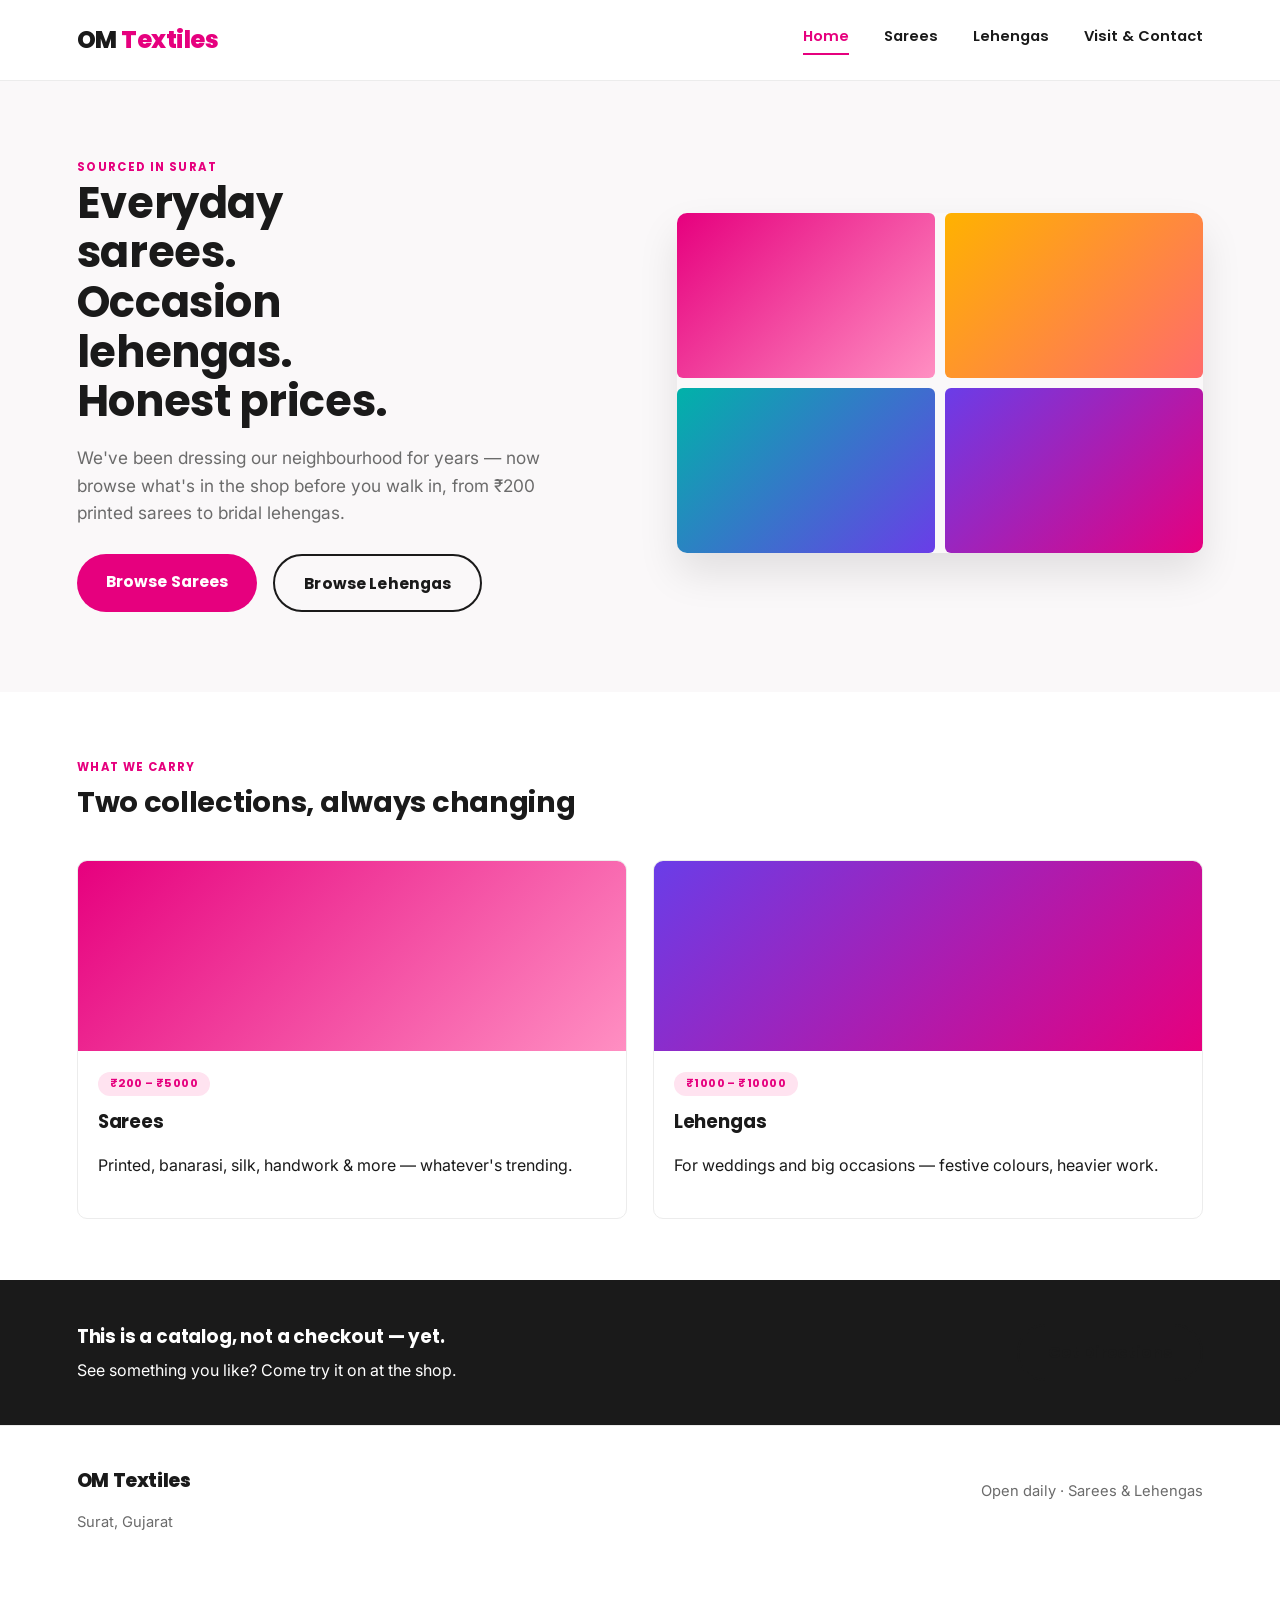
==== commit 14502338: "Update index.html" ====
--- a/index.html
+++ b/index.html
@@ -8,7 +8,7 @@
 </head>
 <body>
 
-<div class="announce-bar">Open Daily · Surat, Gujarat · Sarees ₹200 onward</div>
+
 
 <header class="site-header">
   <div class="brand">OM <span>Textiles</span></div>
